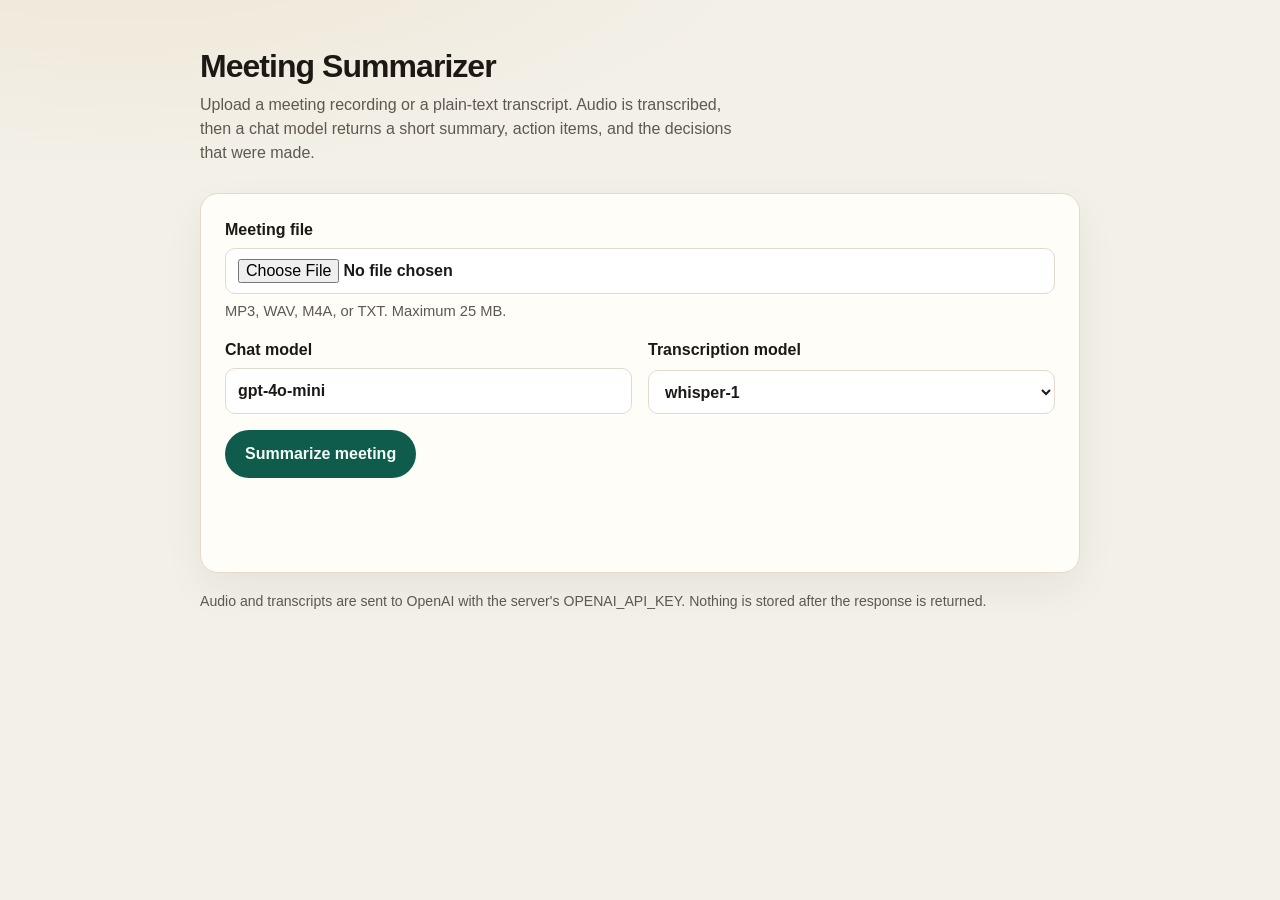
==== src/meeting_summarizer/web/templates/index.html @ e662cc27 "Add a meeting summarizer for audio and transcripts. Transcribe MP3, WAV, and M4A with OpenAI, then s" ====
<!DOCTYPE html>
<html lang="en">
<head>
  <meta charset="utf-8">
  <meta name="viewport" content="width=device-width, initial-scale=1">
  <title>Meeting Summarizer</title>
  <style>
    :root {
      color-scheme: light;
      --bg: #f3f0e8;
      --ink: #1c1915;
      --muted: #5e584e;
      --card: #fffdf8;
      --line: #e3dacc;
      --accent: #0f5c4c;
      --accent-ink: #f4fbf8;
      --danger-bg: #fdecea;
      --danger-ink: #8c2f2f;
      --shadow: 0 16px 40px rgba(40, 32, 20, 0.06);
    }

    * { box-sizing: border-box; }

    body {
      margin: 0;
      min-height: 100vh;
      background:
        radial-gradient(1200px 480px at 10% -10%, #efe6d4 0%, transparent 55%),
        var(--bg);
      color: var(--ink);
      font-family: "Liberation Sans", "DejaVu Sans", "Segoe UI", Helvetica, Arial, sans-serif;
      line-height: 1.5;
    }

    main {
      width: min(880px, calc(100% - 32px));
      margin: 0 auto;
      padding: 48px 0 72px;
    }

    header h1 {
      margin: 0 0 8px;
      font-size: 2rem;
      letter-spacing: -0.03em;
      line-height: 1.15;
    }

    header p {
      margin: 0;
      max-width: 62ch;
      color: var(--muted);
    }

    .card {
      margin-top: 28px;
      background: var(--card);
      border: 1px solid var(--line);
      border-radius: 18px;
      box-shadow: var(--shadow);
      padding: 24px;
    }

    form { display: grid; gap: 16px; }

    label { display: grid; gap: 6px; font-weight: 650; }

    .hint { font-weight: 450; color: var(--muted); font-size: 0.92rem; }

    input[type="file"],
    input[type="text"],
    select {
      width: 100%;
      font: inherit;
      color: inherit;
      background: #fff;
      border: 1px solid var(--line);
      border-radius: 10px;
      padding: 10px 12px;
    }

    input:focus, select:focus, button:focus-visible {
      outline: 3px solid rgba(15, 92, 76, 0.28);
      outline-offset: 1px;
    }

    .row {
      display: grid;
      grid-template-columns: 1fr 1fr;
      gap: 16px;
    }

    button {
      justify-self: start;
      font: inherit;
      font-weight: 700;
      color: var(--accent-ink);
      background: var(--accent);
      border: 0;
      border-radius: 999px;
      padding: 12px 20px;
      cursor: pointer;
    }

    button:disabled { opacity: 0.6; cursor: progress; }

    .status {
      min-height: 1.4em;
      color: var(--muted);
    }

    .error {
      display: none;
      background: var(--danger-bg);
      color: var(--danger-ink);
      border-radius: 12px;
      padding: 12px 14px;
    }

    .error.visible { display: block; }

    h2 { margin: 0 0 8px; font-size: 1.15rem; }

    .summary { font-size: 1.05rem; margin: 0 0 20px; }

    table {
      width: 100%;
      border-collapse: collapse;
      font-size: 0.98rem;
    }

    th, td {
      text-align: left;
      vertical-align: top;
      padding: 10px 8px;
      border-bottom: 1px solid var(--line);
    }

    th { color: var(--muted); font-size: 0.82rem; letter-spacing: 0.04em; text-transform: uppercase; }

    ul { margin: 0; padding-left: 1.2rem; }
    li + li { margin-top: 6px; }

    .section + .section { margin-top: 22px; }

    pre {
      margin: 0;
      white-space: pre-wrap;
      word-break: break-word;
      font-family: "Liberation Mono", "DejaVu Sans Mono", ui-monospace, monospace;
      font-size: 0.86rem;
      background: #f7f3ea;
      border-radius: 12px;
      padding: 14px;
    }

    details summary { cursor: pointer; color: var(--accent); font-weight: 650; }

    footer {
      margin-top: 18px;
      color: var(--muted);
      font-size: 0.88rem;
    }

    @media (max-width: 700px) {
      .row { grid-template-columns: 1fr; }
      main { padding-top: 28px; }
    }
  </style>
</head>
<body>
  <main>
    <header>
      <h1>Meeting Summarizer</h1>
      <p>Upload a meeting recording or a plain-text transcript. Audio is transcribed, then a chat model returns a short summary, action items, and the decisions that were made.</p>
    </header>

    <section class="card">
      <form id="summarize-form">
        <label>
          Meeting file
          <input id="file" name="file" type="file" accept=".mp3,.wav,.m4a,.txt,audio/mpeg,audio/wav,audio/mp4,text/plain" required>
          <span class="hint">MP3, WAV, M4A, or TXT. Maximum 25 MB.</span>
        </label>
        <div class="row">
          <label>
            Chat model
            <input id="model" name="model" type="text" value="gpt-4o-mini" autocomplete="off">
          </label>
          <label>
            Transcription model
            <select id="transcription-model" name="transcription_model">
              <option value="whisper-1" selected>whisper-1</option>
              <option value="gpt-4o-transcribe">gpt-4o-transcribe</option>
            </select>
          </label>
        </div>
        <button id="submit" type="submit">Summarize meeting</button>
        <p id="status" class="status" role="status"></p>
        <p id="error" class="error" role="alert"></p>
      </form>
    </section>

    <section id="results" class="card" hidden>
      <div class="section">
        <h2>Summary</h2>
        <p id="summary" class="summary"></p>
      </div>
      <div class="section">
        <h2>Action items</h2>
        <div id="actions"></div>
      </div>
      <div class="section">
        <h2>Key decisions</h2>
        <div id="decisions"></div>
      </div>
      <div class="section">
        <details>
          <summary>JSON</summary>
          <pre id="raw-json"></pre>
        </details>
      </div>
    </section>

    <footer>
      Audio and transcripts are sent to OpenAI with the server's OPENAI_API_KEY. Nothing is stored after the response is returned.
    </footer>
  </main>
  <script>
    const form = document.getElementById("summarize-form");
    const fileInput = document.getElementById("file");
    const modelInput = document.getElementById("model");
    const transcriptionInput = document.getElementById("transcription-model");
    const submitButton = document.getElementById("submit");
    const status = document.getElementById("status");
    const errorBox = document.getElementById("error");
    const results = document.getElementById("results");
    const summary = document.getElementById("summary");
    const actions = document.getElementById("actions");
    const decisions = document.getElementById("decisions");
    const rawJson = document.getElementById("raw-json");

    function setError(message) {
      errorBox.textContent = message;
      errorBox.classList.toggle("visible", Boolean(message));
    }

    function dash(value) {
      return value ? value : "—";
    }

    function renderActions(items) {
      actions.replaceChildren();
      if (!items.length) {
        const empty = document.createElement("p");
        empty.textContent = "No action items identified.";
        actions.appendChild(empty);
        return;
      }
      const table = document.createElement("table");
      const head = document.createElement("tr");
      ["Task", "Owner", "Due"].forEach((label) => {
        const cell = document.createElement("th");
        cell.textContent = label;
        head.appendChild(cell);
      });
      const thead = document.createElement("thead");
      thead.appendChild(head);
      const tbody = document.createElement("tbody");
      items.forEach((item) => {
        const row = document.createElement("tr");
        [item.task, dash(item.owner), dash(item.due_date)].forEach((value) => {
          const cell = document.createElement("td");
          cell.textContent = value;
          row.appendChild(cell);
        });
        tbody.appendChild(row);
      });
      table.append(thead, tbody);
      actions.appendChild(table);
    }

    function renderDecisions(items) {
      decisions.replaceChildren();
      if (!items.length) {
        const empty = document.createElement("p");
        empty.textContent = "No key decisions identified.";
        decisions.appendChild(empty);
        return;
      }
      const list = document.createElement("ul");
      items.forEach((item) => {
        const entry = document.createElement("li");
        entry.textContent = item;
        list.appendChild(entry);
      });
      decisions.appendChild(list);
    }

    form.addEventListener("submit", async (event) => {
      event.preventDefault();
      setError("");
      results.hidden = true;
      const chosen = fileInput.files && fileInput.files[0];
      if (!chosen) {
        setError("Choose a meeting file first.");
        return;
      }

      const body = new FormData();
      body.append("file", chosen);
      body.append("model", modelInput.value.trim());
      body.append("transcription_model", transcriptionInput.value);

      submitButton.disabled = true;
      status.textContent = "Summarizing…";
      try {
        const response = await fetch("/api/summarize", { method: "POST", body });
        const payload = await response.json().catch(() => ({}));
        if (!response.ok) {
          throw new Error(payload.detail || "Summarization failed.");
        }
        summary.textContent = payload.summary || "";
        renderActions(payload.action_items || []);
        renderDecisions(payload.key_decisions || []);
        rawJson.textContent = JSON.stringify(payload, null, 2);
        results.hidden = false;
        status.textContent = "Summary ready.";
        results.scrollIntoView({ behavior: "smooth", block: "start" });
      } catch (error) {
        status.textContent = "";
        setError(error.message || "Summarization failed.");
      } finally {
        submitButton.disabled = false;
      }
    });
  </script>
</body>
</html>
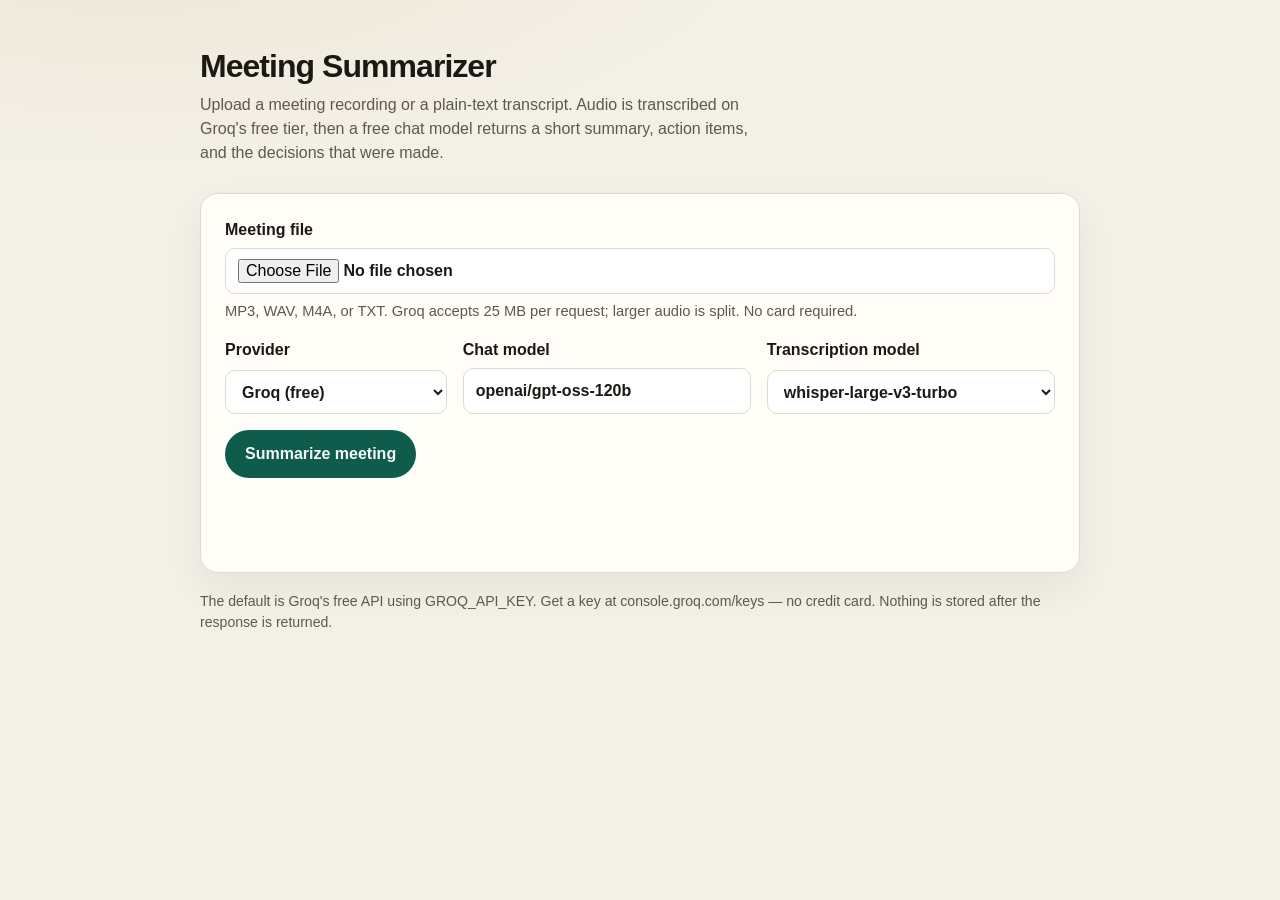
==== commit 871f18e1: "Switch the default provider to Groq's free API. Transcription uses whisper-large-v3-turbo and summar" ====
--- a/src/meeting_summarizer/web/templates/index.html
+++ b/src/meeting_summarizer/web/templates/index.html
@@ -85,7 +85,7 @@
 
     .row {
       display: grid;
-      grid-template-columns: 1fr 1fr;
+      grid-template-columns: 1fr 1.3fr 1.3fr;
       gap: 16px;
     }
 
@@ -171,7 +171,7 @@
   <main>
     <header>
       <h1>Meeting Summarizer</h1>
-      <p>Upload a meeting recording or a plain-text transcript. Audio is transcribed, then a chat model returns a short summary, action items, and the decisions that were made.</p>
+      <p>Upload a meeting recording or a plain-text transcript. Audio is transcribed on Groq's free tier, then a free chat model returns a short summary, action items, and the decisions that were made.</p>
     </header>
 
     <section class="card">
@@ -179,18 +179,29 @@
         <label>
           Meeting file
           <input id="file" name="file" type="file" accept=".mp3,.wav,.m4a,.txt,audio/mpeg,audio/wav,audio/mp4,text/plain" required>
-          <span class="hint">MP3, WAV, M4A, or TXT. Maximum 25 MB.</span>
+          <span class="hint">MP3, WAV, M4A, or TXT. Groq accepts 25 MB per request; larger audio is split. No card required.</span>
         </label>
         <div class="row">
           <label>
+            Provider
+            <select id="provider" name="provider">
+              <option value="groq" selected>Groq (free)</option>
+              <option value="gemini">Gemini (free tier)</option>
+              <option value="openai">OpenAI (optional, paid)</option>
+            </select>
+          </label>
+          <label>
             Chat model
-            <input id="model" name="model" type="text" value="gpt-4o-mini" autocomplete="off">
+            <input id="model" name="model" type="text" value="openai/gpt-oss-120b" autocomplete="off">
           </label>
           <label>
             Transcription model
             <select id="transcription-model" name="transcription_model">
-              <option value="whisper-1" selected>whisper-1</option>
-              <option value="gpt-4o-transcribe">gpt-4o-transcribe</option>
+              <option value="whisper-large-v3-turbo" selected>whisper-large-v3-turbo</option>
+              <option value="whisper-large-v3">whisper-large-v3</option>
+              <option value="gemini-2.5-flash">gemini-2.5-flash</option>
+              <option value="whisper-1">whisper-1 (OpenAI)</option>
+              <option value="gpt-4o-transcribe">gpt-4o-transcribe (OpenAI)</option>
             </select>
           </label>
         </div>
@@ -222,14 +233,29 @@
     </section>
 
     <footer>
-      Audio and transcripts are sent to OpenAI with the server's OPENAI_API_KEY. Nothing is stored after the response is returned.
+      The default is Groq's free API using GROQ_API_KEY. Get a key at console.groq.com/keys — no credit card. Nothing is stored after the response is returned.
     </footer>
   </main>
   <script>
     const form = document.getElementById("summarize-form");
     const fileInput = document.getElementById("file");
+    const providerInput = document.getElementById("provider");
     const modelInput = document.getElementById("model");
     const transcriptionInput = document.getElementById("transcription-model");
+    const providerDefaults = {
+      groq: { model: "openai/gpt-oss-120b", transcription: "whisper-large-v3-turbo" },
+      gemini: { model: "gemini-2.5-flash", transcription: "gemini-2.5-flash" },
+      openai: { model: "gpt-4o-mini", transcription: "whisper-1" },
+    };
+
+    providerInput.addEventListener("change", () => {
+      const defaults = providerDefaults[providerInput.value];
+      if (!defaults) {
+        return;
+      }
+      modelInput.value = defaults.model;
+      transcriptionInput.value = defaults.transcription;
+    });
     const submitButton = document.getElementById("submit");
     const status = document.getElementById("status");
     const errorBox = document.getElementById("error");
@@ -308,6 +334,7 @@
 
       const body = new FormData();
       body.append("file", chosen);
+      body.append("provider", providerInput.value);
       body.append("model", modelInput.value.trim());
       body.append("transcription_model", transcriptionInput.value);
 
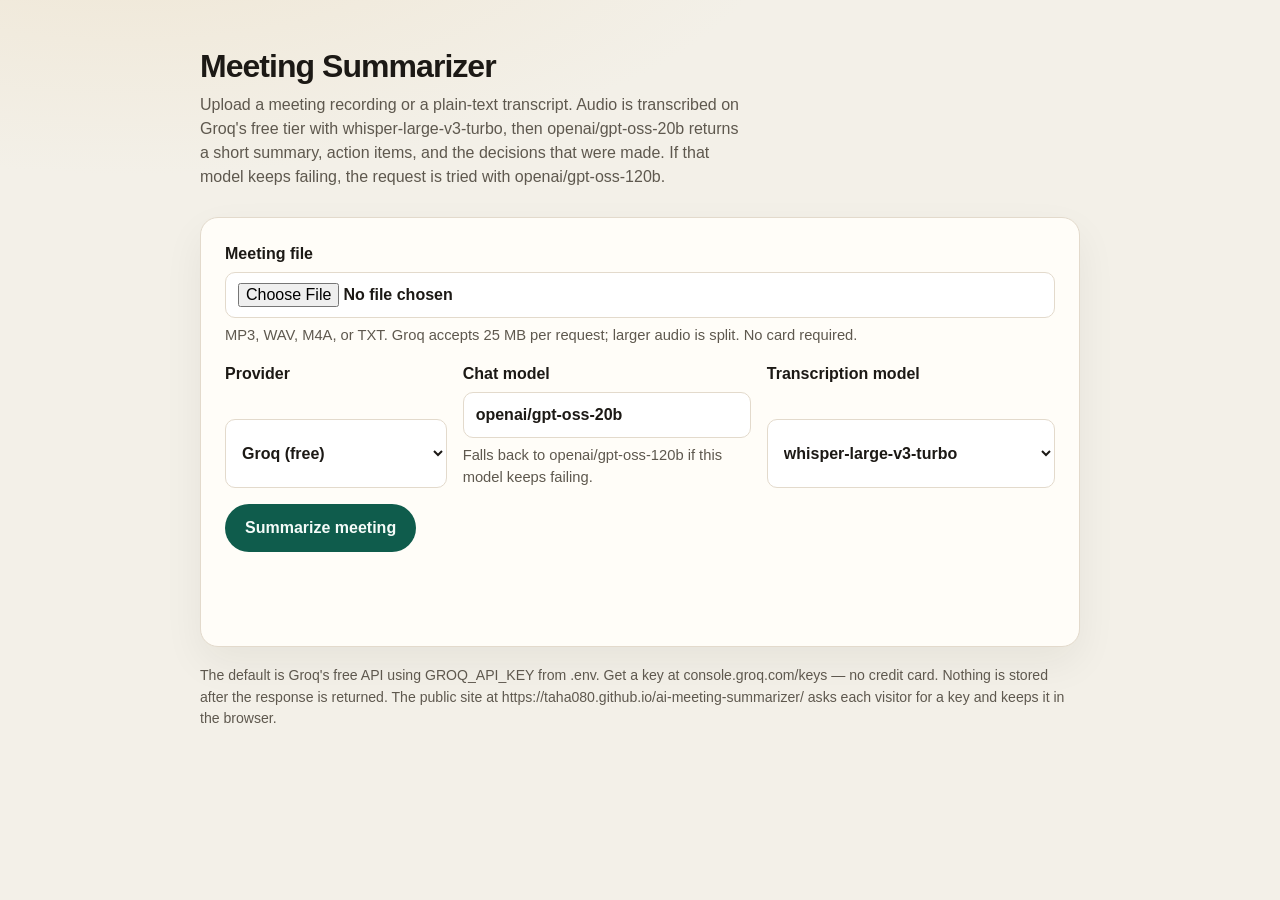
==== commit c8f7c56b: "Publish a static meeting summarizer on GitHub Pages. Use openai/gpt-oss-20b, fall back to openai/gpt" ====
--- a/src/meeting_summarizer/web/templates/index.html
+++ b/src/meeting_summarizer/web/templates/index.html
@@ -171,7 +171,7 @@
   <main>
     <header>
       <h1>Meeting Summarizer</h1>
-      <p>Upload a meeting recording or a plain-text transcript. Audio is transcribed on Groq's free tier, then a free chat model returns a short summary, action items, and the decisions that were made.</p>
+      <p>Upload a meeting recording or a plain-text transcript. Audio is transcribed on Groq's free tier with whisper-large-v3-turbo, then openai/gpt-oss-20b returns a short summary, action items, and the decisions that were made. If that model keeps failing, the request is tried with openai/gpt-oss-120b.</p>
     </header>
 
     <section class="card">
@@ -192,7 +192,8 @@
           </label>
           <label>
             Chat model
-            <input id="model" name="model" type="text" value="openai/gpt-oss-120b" autocomplete="off">
+            <input id="model" name="model" type="text" value="openai/gpt-oss-20b" autocomplete="off">
+            <span class="hint">Falls back to openai/gpt-oss-120b if this model keeps failing.</span>
           </label>
           <label>
             Transcription model
@@ -233,7 +234,7 @@
     </section>
 
     <footer>
-      The default is Groq's free API using GROQ_API_KEY. Get a key at console.groq.com/keys — no credit card. Nothing is stored after the response is returned.
+      The default is Groq's free API using GROQ_API_KEY from .env. Get a key at console.groq.com/keys — no credit card. Nothing is stored after the response is returned. The public site at https://taha080.github.io/ai-meeting-summarizer/ asks each visitor for a key and keeps it in the browser.
     </footer>
   </main>
   <script>
@@ -243,7 +244,7 @@
     const modelInput = document.getElementById("model");
     const transcriptionInput = document.getElementById("transcription-model");
     const providerDefaults = {
-      groq: { model: "openai/gpt-oss-120b", transcription: "whisper-large-v3-turbo" },
+      groq: { model: "openai/gpt-oss-20b", transcription: "whisper-large-v3-turbo" },
       gemini: { model: "gemini-2.5-flash", transcription: "gemini-2.5-flash" },
       openai: { model: "gpt-4o-mini", transcription: "whisper-1" },
     };
